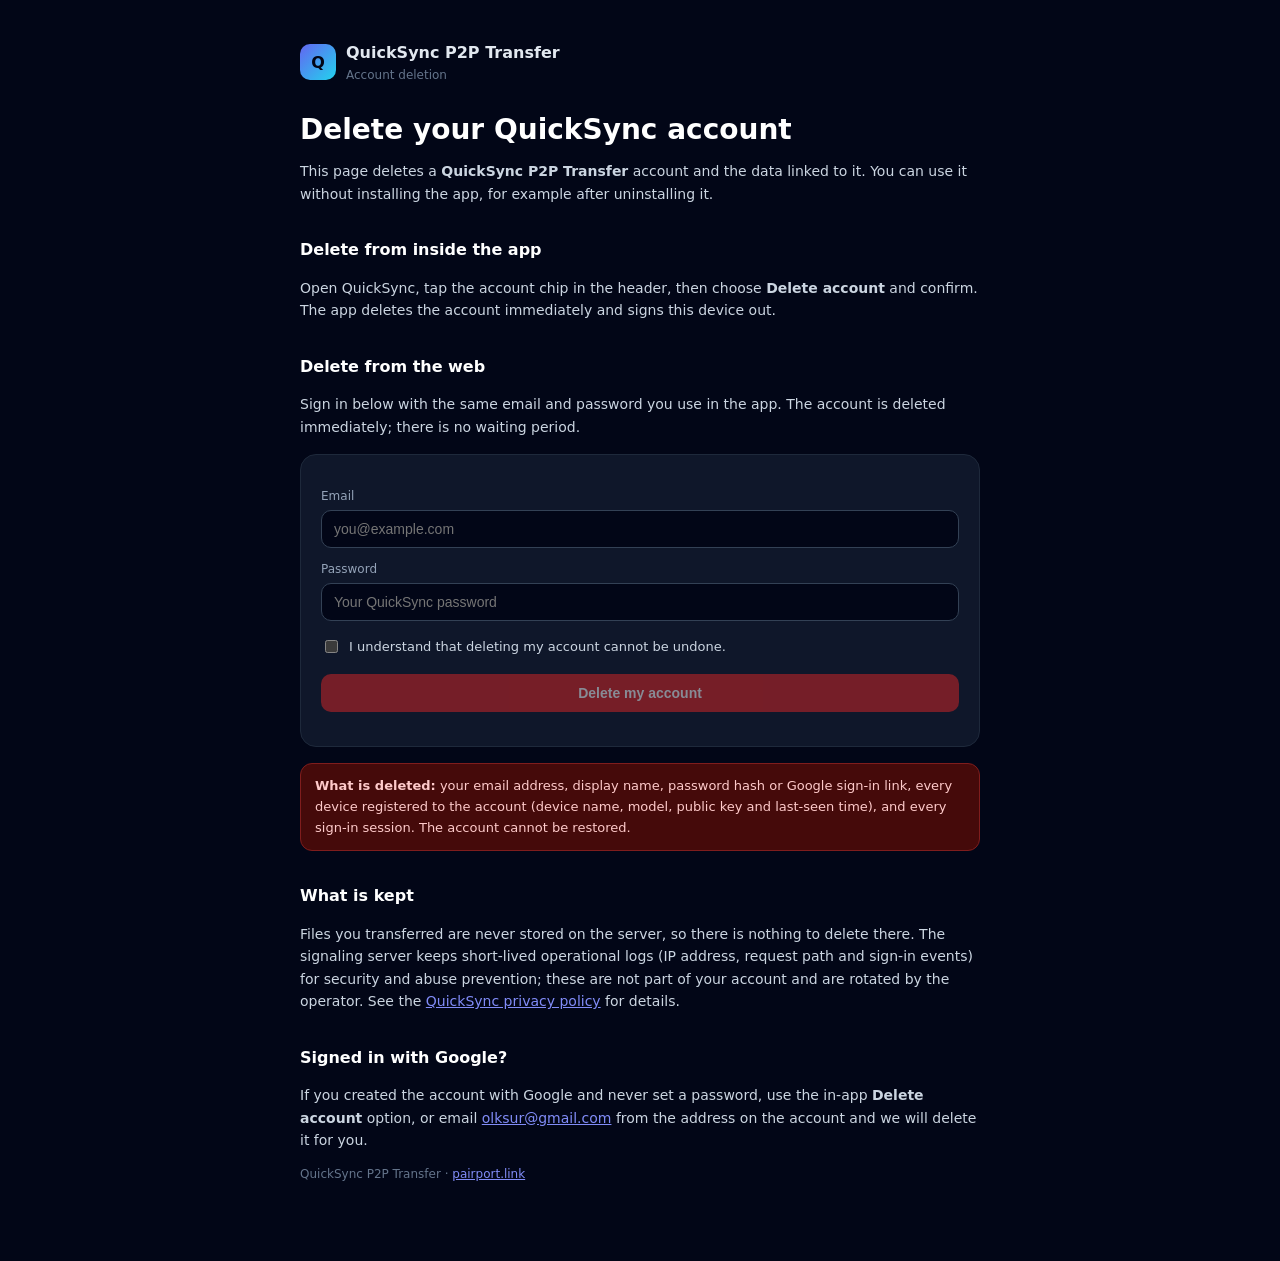
==== delete-account.html @ 9c2a8570 "Deploy QuickSync web build for pairport.link" ====
<!DOCTYPE html>
<html lang="en">
<head>
  <meta charset="UTF-8" />
  <meta name="viewport" content="width=device-width, initial-scale=1.0" />
  <title>Delete your QuickSync account</title>
  <meta name="description" content="Delete your QuickSync P2P Transfer account and the devices linked to it." />
  <style>
    :root { color-scheme: dark; }
    * { box-sizing: border-box; }
    body {
      margin: 0;
      min-height: 100vh;
      background: #020617;
      color: #e2e8f0;
      font-family: ui-sans-serif, system-ui, -apple-system, "Segoe UI", Roboto, sans-serif;
      line-height: 1.6;
    }
    main { max-width: 720px; margin: 0 auto; padding: 40px 20px 64px; }
    a { color: #818cf8; }
    h1 { font-size: 28px; line-height: 1.2; margin: 0 0 8px; color: #fff; }
    h2 { font-size: 16px; margin: 32px 0 8px; color: #fff; }
    p, li { font-size: 14px; color: #cbd5e1; }
    .brand { display: flex; align-items: center; gap: 10px; margin-bottom: 28px; }
    .logo {
      width: 36px; height: 36px; border-radius: 10px;
      background: linear-gradient(135deg, #6366f1, #22d3ee);
      display: flex; align-items: center; justify-content: center;
      font-weight: 700; color: #020617;
    }
    .card {
      background: #0f172a; border: 1px solid #1e293b; border-radius: 16px;
      padding: 20px; margin-top: 16px;
    }
    .warn {
      background: #450a0a; border: 1px solid #7f1d1d; color: #fecaca;
      border-radius: 12px; padding: 12px 14px; font-size: 13px; margin-top: 16px;
    }
    label { display: block; font-size: 12px; color: #94a3b8; margin: 12px 0 4px; }
    input[type="email"], input[type="password"] {
      width: 100%; padding: 10px 12px; border-radius: 10px;
      border: 1px solid #334155; background: #020617; color: #fff; font-size: 14px;
    }
    input:focus { outline: none; border-color: #6366f1; }
    .check { display: flex; gap: 8px; align-items: flex-start; margin-top: 16px; font-size: 13px; color: #cbd5e1; }
    button {
      margin-top: 16px; width: 100%; padding: 11px 16px; border: 0; border-radius: 10px;
      background: #dc2626; color: #fff; font-size: 14px; font-weight: 600; cursor: pointer;
    }
    button:hover:not(:disabled) { background: #ef4444; }
    button:disabled { opacity: 0.5; cursor: not-allowed; }
    .status { margin-top: 14px; font-size: 13px; }
    .status.error { color: #fca5a5; }
    .status.ok { color: #6ee7b7; }
    .muted { color: #64748b; font-size: 12px; }
    code { background: #1e293b; padding: 1px 5px; border-radius: 4px; font-size: 12px; }
  </style>
</head>
<body>
<main>
  <div class="brand">
    <div class="logo">Q</div>
    <div>
      <strong>QuickSync P2P Transfer</strong>
      <div class="muted">Account deletion</div>
    </div>
  </div>

  <h1>Delete your QuickSync account</h1>
  <p>
    This page deletes a <strong>QuickSync P2P Transfer</strong> account and the data linked to it.
    You can use it without installing the app, for example after uninstalling it.
  </p>

  <h2>Delete from inside the app</h2>
  <p>
    Open QuickSync, tap the account chip in the header, then choose <strong>Delete account</strong>
    and confirm. The app deletes the account immediately and signs this device out.
  </p>

  <h2>Delete from the web</h2>
  <p>
    Sign in below with the same email and password you use in the app. The account is deleted
    immediately; there is no waiting period.
  </p>

  <div class="card">
    <form id="delete-form" autocomplete="on">
      <label for="email">Email</label>
      <input id="email" name="email" type="email" autocomplete="username" required placeholder="you@example.com" />

      <label for="password">Password</label>
      <input id="password" name="password" type="password" autocomplete="current-password" required minlength="8" placeholder="Your QuickSync password" />

      <div class="check">
        <input id="confirm" type="checkbox" required />
        <label for="confirm" style="margin: 0; color: #cbd5e1; font-size: 13px;">
          I understand that deleting my account cannot be undone.
        </label>
      </div>

      <button id="submit" type="submit" disabled>Delete my account</button>
      <div id="status" class="status" role="status" aria-live="polite"></div>
    </form>
  </div>

  <div class="warn">
    <strong>What is deleted:</strong> your email address, display name, password hash or Google
    sign-in link, every device registered to the account (device name, model, public key and
    last-seen time), and every sign-in session. The account cannot be restored.
  </div>

  <h2>What is kept</h2>
  <p>
    Files you transferred are never stored on the server, so there is nothing to delete there.
    The signaling server keeps short-lived operational logs (IP address, request path and
    sign-in events) for security and abuse prevention; these are not part of your account and
    are rotated by the operator. See the
    <a href="/quicksync-privacy.html">QuickSync privacy policy</a> for details.
  </p>

  <h2>Signed in with Google?</h2>
  <p>
    If you created the account with Google and never set a password, use the in-app
    <strong>Delete account</strong> option, or email
    <a href="mailto:olksur@gmail.com?subject=Delete%20my%20QuickSync%20account">olksur@gmail.com</a>
    from the address on the account and we will delete it for you.
  </p>

  <p class="muted">
    QuickSync P2P Transfer · <a href="https://pairport.link">pairport.link</a>
  </p>
</main>

<script>
  // The public signaling server. The page is static, so the endpoint is baked in here just as
  // it is in the web app's build.
  var API_BASE = 'https://signal.pairport.link';

  var form = document.getElementById('delete-form');
  var emailInput = document.getElementById('email');
  var passwordInput = document.getElementById('password');
  var confirmInput = document.getElementById('confirm');
  var submitButton = document.getElementById('submit');
  var statusBox = document.getElementById('status');

  function setStatus(message, kind) {
    statusBox.textContent = message;
    statusBox.className = 'status' + (kind ? ' ' + kind : '');
  }

  function refreshEnabled() {
    submitButton.disabled = !(
      confirmInput.checked &&
      emailInput.value.indexOf('@') > 0 &&
      passwordInput.value.length >= 8
    );
  }

  [emailInput, passwordInput, confirmInput].forEach(function (input) {
    input.addEventListener('input', refreshEnabled);
    input.addEventListener('change', refreshEnabled);
  });

  form.addEventListener('submit', async function (event) {
    event.preventDefault();
    submitButton.disabled = true;
    setStatus('Signing in…', '');

    try {
      var loginResponse = await fetch(API_BASE + '/auth/login', {
        method: 'POST',
        headers: { 'Content-Type': 'application/json' },
        body: JSON.stringify({
          email: emailInput.value.trim(),
          password: passwordInput.value
        })
      });
      var loginBody = await loginResponse.json().catch(function () { return null; });
      if (!loginResponse.ok || !loginBody || !loginBody.token) {
        throw new Error((loginBody && loginBody.error) || 'Wrong email or password.');
      }

      setStatus('Deleting the account…', '');
      var deleteResponse = await fetch(API_BASE + '/account', {
        method: 'DELETE',
        headers: { Authorization: 'Bearer ' + loginBody.token }
      });
      var deleteBody = await deleteResponse.json().catch(function () { return null; });
      if (!deleteResponse.ok) {
        throw new Error((deleteBody && deleteBody.error) || 'The account could not be deleted.');
      }

      form.reset();
      refreshEnabled();
      setStatus('Your QuickSync account and its devices were deleted.', 'ok');
    } catch (error) {
      setStatus(error && error.message ? error.message : 'The account could not be deleted.', 'error');
      refreshEnabled();
    }
  });
</script>
</body>
</html>
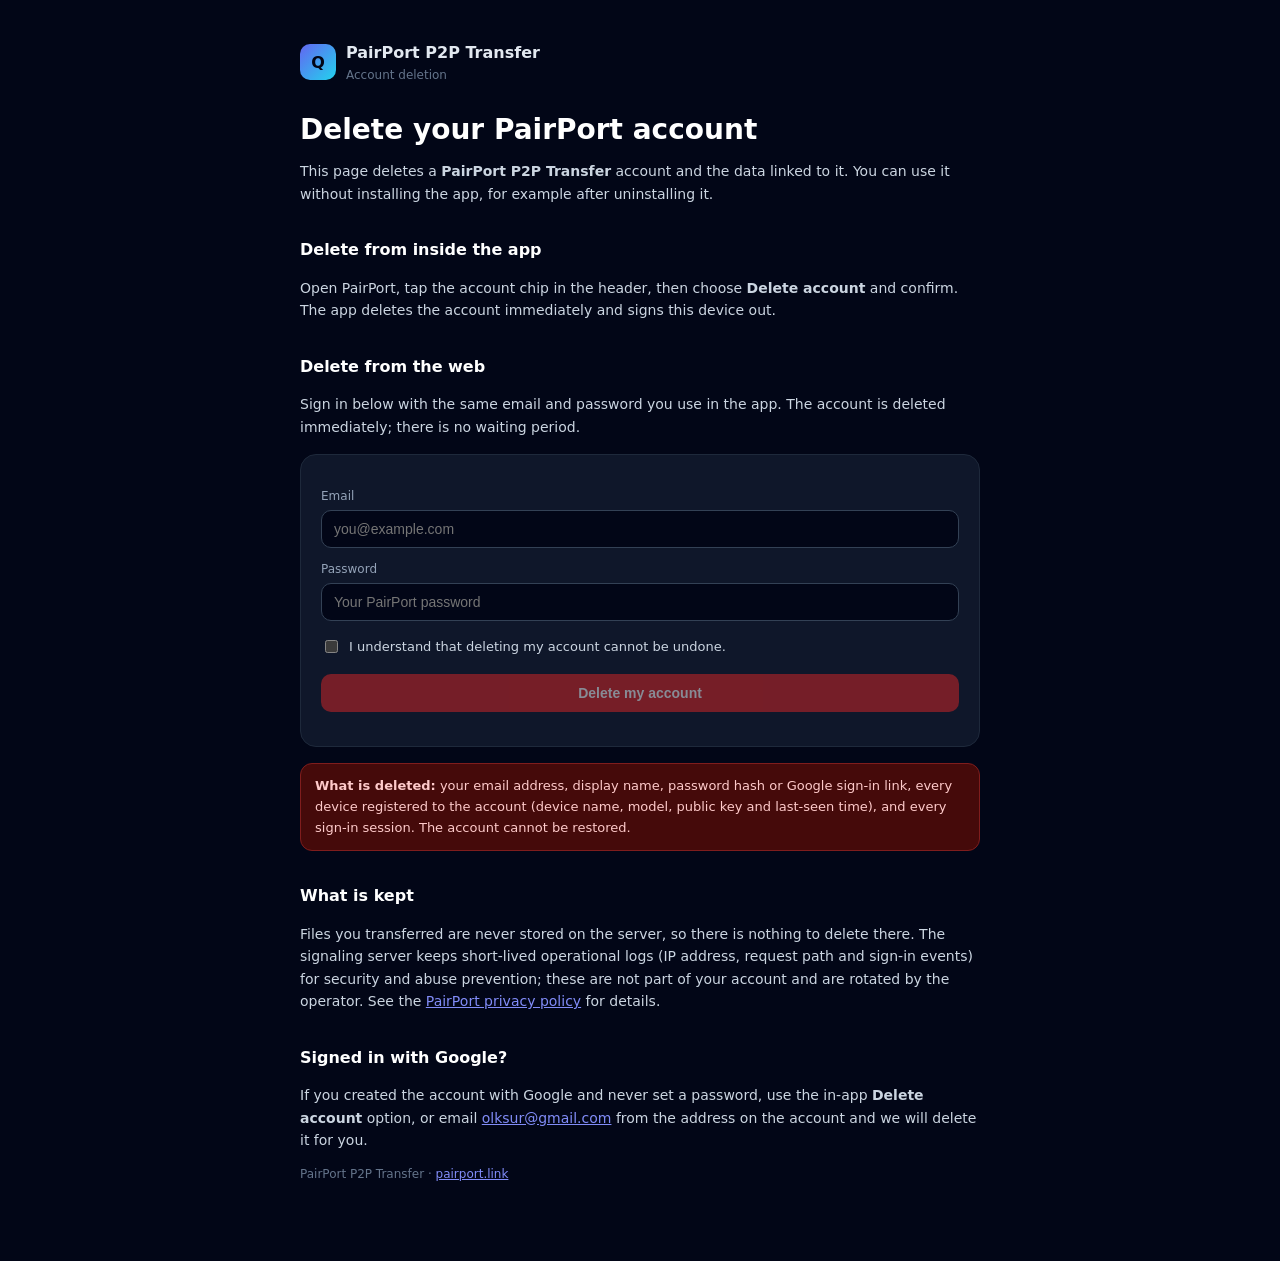
==== commit ba77852c: "Rebrand the web app to PairPort" ====
--- a/delete-account.html
+++ b/delete-account.html
@@ -3,8 +3,8 @@
 <head>
   <meta charset="UTF-8" />
   <meta name="viewport" content="width=device-width, initial-scale=1.0" />
-  <title>Delete your QuickSync account</title>
-  <meta name="description" content="Delete your QuickSync P2P Transfer account and the devices linked to it." />
+  <title>Delete your PairPort account</title>
+  <meta name="description" content="Delete your PairPort P2P Transfer account and the devices linked to it." />
   <style>
     :root { color-scheme: dark; }
     * { box-sizing: border-box; }
@@ -61,20 +61,20 @@
   <div class="brand">
     <div class="logo">Q</div>
     <div>
-      <strong>QuickSync P2P Transfer</strong>
+      <strong>PairPort P2P Transfer</strong>
       <div class="muted">Account deletion</div>
     </div>
   </div>
 
-  <h1>Delete your QuickSync account</h1>
-  <p>
-    This page deletes a <strong>QuickSync P2P Transfer</strong> account and the data linked to it.
+  <h1>Delete your PairPort account</h1>
+  <p>
+    This page deletes a <strong>PairPort P2P Transfer</strong> account and the data linked to it.
     You can use it without installing the app, for example after uninstalling it.
   </p>
 
   <h2>Delete from inside the app</h2>
   <p>
-    Open QuickSync, tap the account chip in the header, then choose <strong>Delete account</strong>
+    Open PairPort, tap the account chip in the header, then choose <strong>Delete account</strong>
     and confirm. The app deletes the account immediately and signs this device out.
   </p>
 
@@ -90,7 +90,7 @@
       <input id="email" name="email" type="email" autocomplete="username" required placeholder="you@example.com" />
 
       <label for="password">Password</label>
-      <input id="password" name="password" type="password" autocomplete="current-password" required minlength="8" placeholder="Your QuickSync password" />
+      <input id="password" name="password" type="password" autocomplete="current-password" required minlength="8" placeholder="Your PairPort password" />
 
       <div class="check">
         <input id="confirm" type="checkbox" required />
@@ -116,19 +116,19 @@
     The signaling server keeps short-lived operational logs (IP address, request path and
     sign-in events) for security and abuse prevention; these are not part of your account and
     are rotated by the operator. See the
-    <a href="/quicksync-privacy.html">QuickSync privacy policy</a> for details.
+    <a href="/pairport-privacy.html">PairPort privacy policy</a> for details.
   </p>
 
   <h2>Signed in with Google?</h2>
   <p>
     If you created the account with Google and never set a password, use the in-app
     <strong>Delete account</strong> option, or email
-    <a href="mailto:olksur@gmail.com?subject=Delete%20my%20QuickSync%20account">olksur@gmail.com</a>
+    <a href="mailto:olksur@gmail.com?subject=Delete%20my%20PairPort%20account">olksur@gmail.com</a>
     from the address on the account and we will delete it for you.
   </p>
 
   <p class="muted">
-    QuickSync P2P Transfer · <a href="https://pairport.link">pairport.link</a>
+    PairPort P2P Transfer · <a href="https://pairport.link">pairport.link</a>
   </p>
 </main>
 
@@ -193,7 +193,7 @@
 
       form.reset();
       refreshEnabled();
-      setStatus('Your QuickSync account and its devices were deleted.', 'ok');
+      setStatus('Your PairPort account and its devices were deleted.', 'ok');
     } catch (error) {
       setStatus(error && error.message ? error.message : 'The account could not be deleted.', 'error');
       refreshEnabled();
